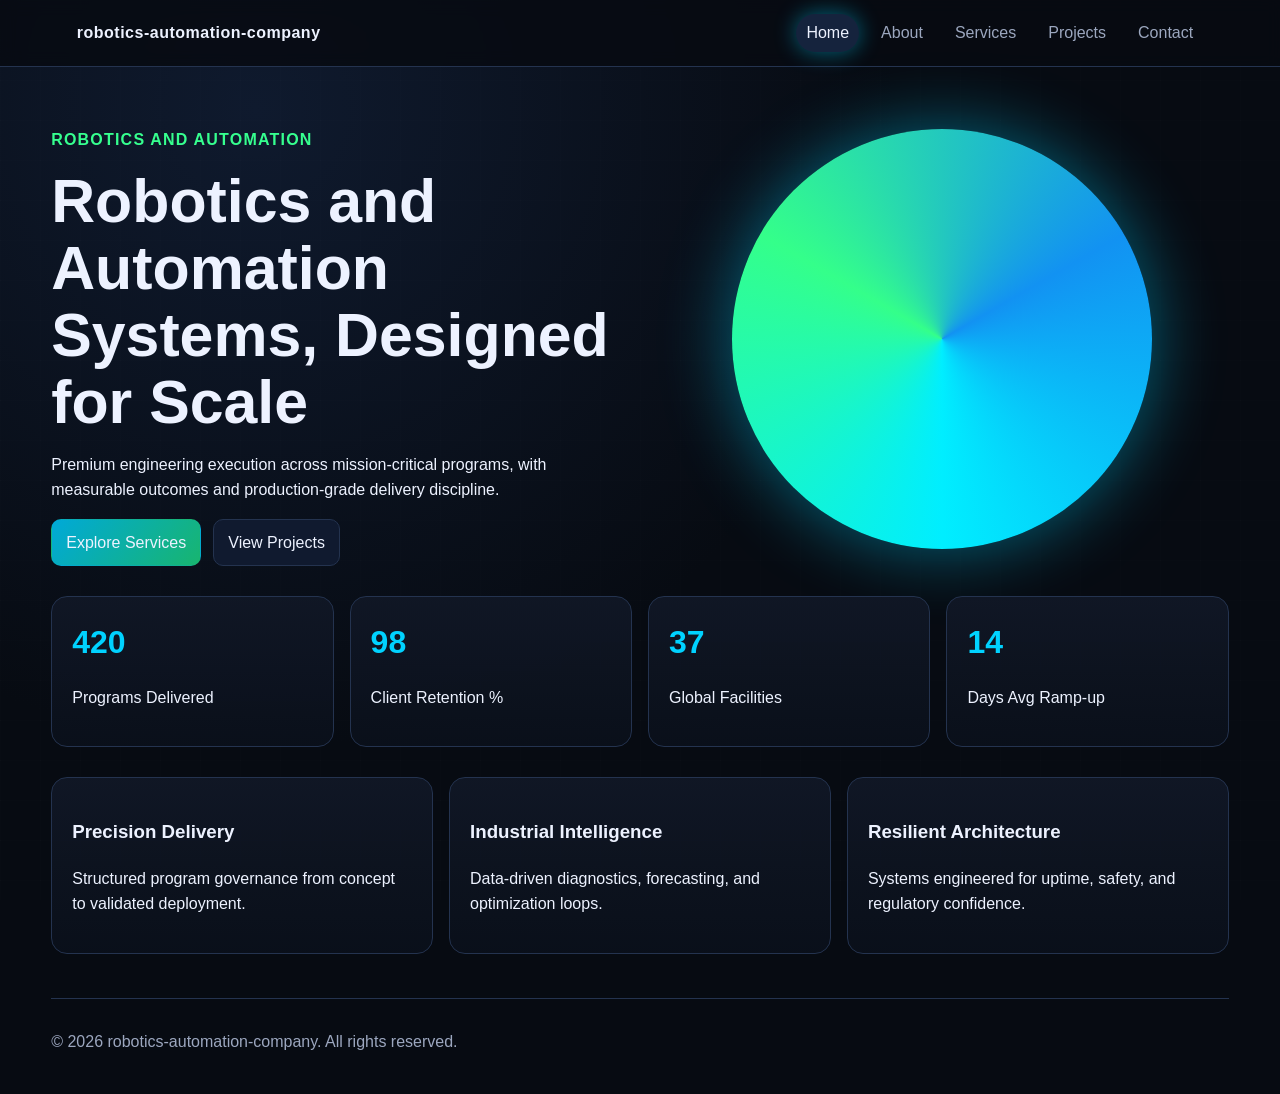
==== index.html @ 0bc13b14 "initial commit" ====
﻿<!doctype html>
<html lang="en">
<head>
    <meta charset="UTF-8">
    <meta name="viewport" content="width=device-width, initial-scale=1.0">
    <meta name="description" content="robotics-automation-company premium industrial agency website.">
    <title>robotics-automation-company | Home</title>
    <link rel="stylesheet" href="css/styles.css">
</head>
<body>
    <div class="bg-grid" aria-hidden="true"></div>
    <header class="site-header">
        <a class="logo" href="index.html">robotics-automation-company</a>
        <nav>
                <a href="index.html" class="active">Home</a>
                <a href="about.html">About</a>
                <a href="services.html">Services</a>
                <a href="projects.html">Projects</a>
                <a href="contact.html">Contact</a>
        </nav>
    </header>
    <main class="container">
        <section class="hero reveal">
            <div>
                <p class="kicker">Robotics and Automation</p>
                <h1>Robotics and Automation Systems, Designed for Scale</h1>
                <p>Premium engineering execution across mission-critical programs, with measurable outcomes and production-grade delivery discipline.</p>
                <div class="hero-actions">
                    <a class="btn btn-primary" href="services.html">Explore Services</a>
                    <a class="btn" href="projects.html">View Projects</a>
                </div>
            </div>
            <div class="hero-orb" aria-hidden="true"></div>
        </section>
        <section class="stats reveal">
            <article class="card stat-card"><h3 data-counter="420">0</h3><p>Programs Delivered</p></article>
            <article class="card stat-card"><h3 data-counter="98">0</h3><p>Client Retention %</p></article>
            <article class="card stat-card"><h3 data-counter="37">0</h3><p>Global Facilities</p></article>
            <article class="card stat-card"><h3 data-counter="14">0</h3><p>Days Avg Ramp-up</p></article>
        </section>
        <section class="grid-3 reveal">
            <article class="card"><h3>Precision Delivery</h3><p>Structured program governance from concept to validated deployment.</p></article>
            <article class="card"><h3>Industrial Intelligence</h3><p>Data-driven diagnostics, forecasting, and optimization loops.</p></article>
            <article class="card"><h3>Resilient Architecture</h3><p>Systems engineered for uptime, safety, and regulatory confidence.</p></article>
        </section>
    </main>
    <footer class="site-footer">
        <p>&copy; 2026 robotics-automation-company. All rights reserved.</p>
    </footer>
    <script src="js/script.js"></script>
</body>
</html>
---- css/styles.css ----
﻿:root {
    --bg: #070b12;
    --text: #edf2ff;
    --muted: #9ca7bf;
    --line: #24334f;
    --accent: #00d2ff;
    --accent-2: #36ff8f;
    --glow: 0 0 22px rgba(0, 210, 255, 0.45);
    --radius: 16px;
}
* { box-sizing: border-box; }
html { scroll-behavior: smooth; }
body { margin: 0; font-family: "Segoe UI", "Trebuchet MS", sans-serif; background: radial-gradient(circle at 20% 10%, #0f1a2e, var(--bg) 45%), var(--bg); color: var(--text); line-height: 1.6; }
.bg-grid { position: fixed; inset: 0; background-image: linear-gradient(rgba(255,255,255,.04) 1px, transparent 1px), linear-gradient(90deg, rgba(255,255,255,.04) 1px, transparent 1px); background-size: 40px 40px; opacity: .25; pointer-events: none; z-index: -1; }
.site-header { position: sticky; top: 0; display: flex; justify-content: space-between; align-items: center; padding: 14px 6vw; border-bottom: 1px solid var(--line); background: rgba(7, 11, 18, 0.86); backdrop-filter: blur(8px); z-index: 10; }
.logo { color: var(--text); text-decoration: none; font-weight: 700; letter-spacing: .5px; }
nav { display: flex; gap: 12px; flex-wrap: wrap; }
nav a { color: var(--muted); text-decoration: none; padding: 6px 10px; border-radius: 999px; transition: .25s ease; }
nav a:hover, nav a.active { color: var(--text); background: #15233d; box-shadow: var(--glow); }
.container { width: min(1180px, 92vw); margin: 44px auto; display: grid; gap: 30px; }
.hero, .page-hero { display: grid; grid-template-columns: repeat(2, minmax(0, 1fr)); gap: 30px; align-items: center; }
.page-hero { grid-template-columns: 1fr; }
.kicker { color: var(--accent-2); text-transform: uppercase; letter-spacing: 1.2px; font-weight: 600; }
h1 { font-size: clamp(2rem, 5vw, 3.8rem); line-height: 1.1; margin: 0 0 16px; }
h2 { font-size: clamp(1.4rem, 3vw, 2rem); margin-top: 0; }
.hero-orb { width: min(420px, 100%); aspect-ratio: 1; border-radius: 50%; margin-inline: auto; background: conic-gradient(from 180deg, #0ef, #34ff8a, #1292f2, #0ef); box-shadow: 0 0 70px rgba(0, 210, 255, .45); animation: spin 18s linear infinite; }
@keyframes spin { to { transform: rotate(360deg); } }
.hero-actions { display: flex; gap: 12px; flex-wrap: wrap; margin-top: 16px; }
.btn { border: 1px solid var(--line); color: var(--text); text-decoration: none; background: #101a2f; padding: 10px 14px; border-radius: 10px; transition: .25s ease; cursor: pointer; }
.btn:hover { transform: translateY(-2px); box-shadow: var(--glow); }
.btn-primary { background: linear-gradient(130deg, #00a9d8, #18b56f); border-color: transparent; }
.grid-3, .stats { display: grid; grid-template-columns: repeat(4, minmax(0, 1fr)); gap: 16px; }
.grid-3 { grid-template-columns: repeat(3, minmax(0, 1fr)); }
.grid-2 { display: grid; grid-template-columns: repeat(2, minmax(0, 1fr)); gap: 16px; }
.card { background: linear-gradient(180deg, rgba(17, 24, 38, 0.94), rgba(10, 16, 27, 0.96)); border: 1px solid var(--line); border-radius: var(--radius); padding: 20px; transition: .3s ease; }
.card:hover { border-color: #2f5b9a; transform: translateY(-4px); box-shadow: var(--glow); }
.stat-card h3 { font-size: 2rem; margin: 0; color: var(--accent); }
.animated-card { animation: floatCard 3.8s ease-in-out infinite alternate; }
@keyframes floatCard { from { transform: translateY(0); } to { transform: translateY(-8px); } }
.tool-section .tool-grid { display: grid; grid-template-columns: repeat(2, minmax(0, 1fr)); gap: 16px; }
#tool-form { display: grid; gap: 12px; }
#tool-form label { display: grid; gap: 6px; color: var(--muted); font-size: .95rem; }
#tool-form input { background: #0a1323; border: 1px solid var(--line); color: var(--text); border-radius: 10px; padding: 9px 11px; }
.tool-output p { min-height: 54px; }
.meter { height: 10px; border-radius: 8px; background: #1b2539; overflow: hidden; }
.meter span { display: block; width: 0; height: 100%; background: linear-gradient(90deg, var(--accent), var(--accent-2)); transition: width .45s ease; }
.contact-form input, .contact-form textarea { width: 100%; background: #0a1323; color: var(--text); border: 1px solid var(--line); border-radius: 10px; padding: 9px 11px; }
.reveal { opacity: 0; transform: translateY(18px); transition: .65s ease; }
.reveal.show { opacity: 1; transform: translateY(0); }
.site-footer { width: min(1180px, 92vw); margin: 24px auto 40px; color: var(--muted); border-top: 1px solid var(--line); padding-top: 14px; }
@media (max-width: 960px) {
    .hero, .grid-3, .grid-2, .stats, .tool-section .tool-grid { grid-template-columns: 1fr; }
    .site-header { gap: 10px; flex-direction: column; align-items: flex-start; }
}
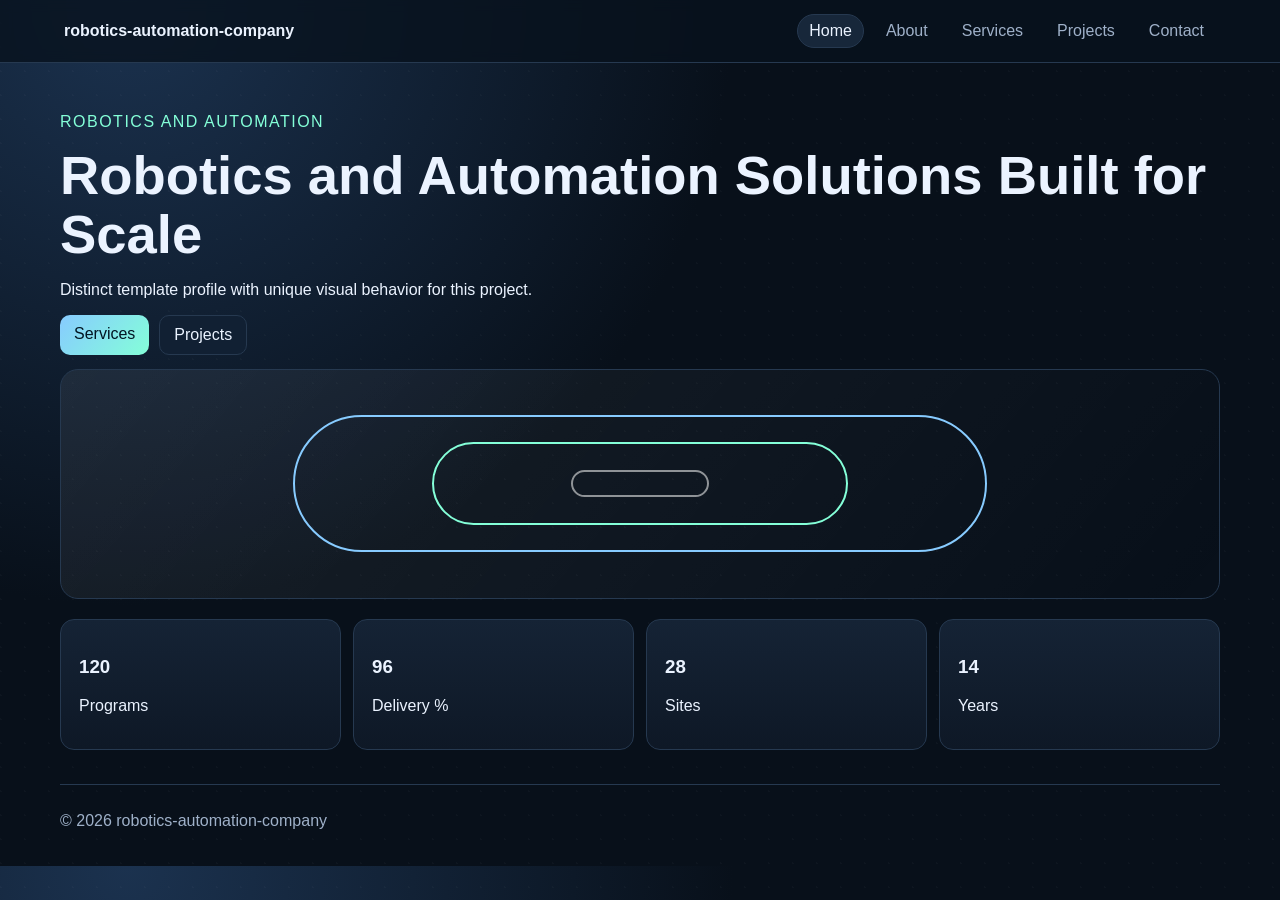
==== commit 1d3fb335: "made this unique" ====
--- a/index.html
+++ b/index.html
@@ -1,52 +1,2 @@
-﻿<!doctype html>
-<html lang="en">
-<head>
-    <meta charset="UTF-8">
-    <meta name="viewport" content="width=device-width, initial-scale=1.0">
-    <meta name="description" content="robotics-automation-company premium industrial agency website.">
-    <title>robotics-automation-company | Home</title>
-    <link rel="stylesheet" href="css/styles.css">
-</head>
-<body>
-    <div class="bg-grid" aria-hidden="true"></div>
-    <header class="site-header">
-        <a class="logo" href="index.html">robotics-automation-company</a>
-        <nav>
-                <a href="index.html" class="active">Home</a>
-                <a href="about.html">About</a>
-                <a href="services.html">Services</a>
-                <a href="projects.html">Projects</a>
-                <a href="contact.html">Contact</a>
-        </nav>
-    </header>
-    <main class="container">
-        <section class="hero reveal">
-            <div>
-                <p class="kicker">Robotics and Automation</p>
-                <h1>Robotics and Automation Systems, Designed for Scale</h1>
-                <p>Premium engineering execution across mission-critical programs, with measurable outcomes and production-grade delivery discipline.</p>
-                <div class="hero-actions">
-                    <a class="btn btn-primary" href="services.html">Explore Services</a>
-                    <a class="btn" href="projects.html">View Projects</a>
-                </div>
-            </div>
-            <div class="hero-orb" aria-hidden="true"></div>
-        </section>
-        <section class="stats reveal">
-            <article class="card stat-card"><h3 data-counter="420">0</h3><p>Programs Delivered</p></article>
-            <article class="card stat-card"><h3 data-counter="98">0</h3><p>Client Retention %</p></article>
-            <article class="card stat-card"><h3 data-counter="37">0</h3><p>Global Facilities</p></article>
-            <article class="card stat-card"><h3 data-counter="14">0</h3><p>Days Avg Ramp-up</p></article>
-        </section>
-        <section class="grid-3 reveal">
-            <article class="card"><h3>Precision Delivery</h3><p>Structured program governance from concept to validated deployment.</p></article>
-            <article class="card"><h3>Industrial Intelligence</h3><p>Data-driven diagnostics, forecasting, and optimization loops.</p></article>
-            <article class="card"><h3>Resilient Architecture</h3><p>Systems engineered for uptime, safety, and regulatory confidence.</p></article>
-        </section>
-    </main>
-    <footer class="site-footer">
-        <p>&copy; 2026 robotics-automation-company. All rights reserved.</p>
-    </footer>
-    <script src="js/script.js"></script>
-</body>
-</html>
+﻿<!doctype html><html lang="en"><head><meta charset="utf-8"><meta name="viewport" content="width=device-width,initial-scale=1"><title>robotics-automation-company | index.html</title><link rel="stylesheet" href="css/styles.css"></head><body class="nav-pill card-glow hero-stack motif-arm btn-solid"><div class="bg"></div><header><a class="logo" href="index.html">robotics-automation-company</a><nav><a href="index.html" class="active">Home</a><a href="about.html">About</a><a href="services.html">Services</a><a href="projects.html">Projects</a><a href="contact.html">Contact</a></nav></header><main>        <section class="hero reveal"><div><p class="kicker">Robotics and Automation</p><h1>Robotics and Automation Solutions Built for Scale</h1><p>Distinct template profile with unique visual behavior for this project.</p><div class="actions"><a class="btn primary" href="services.html">Services</a><a class="btn" href="projects.html">Projects</a></div></div><div class="hero-visual"><span></span><span></span><span></span></div></section>
+        <section class="stats reveal"><article class="card"><h3 data-counter="120">0</h3><p>Programs</p></article><article class="card"><h3 data-counter="97">0</h3><p>Delivery %</p></article><article class="card"><h3 data-counter="28">0</h3><p>Sites</p></article><article class="card"><h3 data-counter="14">0</h3><p>Years</p></article></section></main><footer><p>&copy; 2026 robotics-automation-company</p></footer><script src="js/script.js"></script></body></html>
--- a/css/styles.css
+++ b/css/styles.css
@@ -1,54 +1,16 @@
-﻿:root {
-    --bg: #070b12;
-    --text: #edf2ff;
-    --muted: #9ca7bf;
-    --line: #24334f;
-    --accent: #00d2ff;
-    --accent-2: #36ff8f;
-    --glow: 0 0 22px rgba(0, 210, 255, 0.45);
-    --radius: 16px;
-}
-* { box-sizing: border-box; }
-html { scroll-behavior: smooth; }
-body { margin: 0; font-family: "Segoe UI", "Trebuchet MS", sans-serif; background: radial-gradient(circle at 20% 10%, #0f1a2e, var(--bg) 45%), var(--bg); color: var(--text); line-height: 1.6; }
-.bg-grid { position: fixed; inset: 0; background-image: linear-gradient(rgba(255,255,255,.04) 1px, transparent 1px), linear-gradient(90deg, rgba(255,255,255,.04) 1px, transparent 1px); background-size: 40px 40px; opacity: .25; pointer-events: none; z-index: -1; }
-.site-header { position: sticky; top: 0; display: flex; justify-content: space-between; align-items: center; padding: 14px 6vw; border-bottom: 1px solid var(--line); background: rgba(7, 11, 18, 0.86); backdrop-filter: blur(8px); z-index: 10; }
-.logo { color: var(--text); text-decoration: none; font-weight: 700; letter-spacing: .5px; }
-nav { display: flex; gap: 12px; flex-wrap: wrap; }
-nav a { color: var(--muted); text-decoration: none; padding: 6px 10px; border-radius: 999px; transition: .25s ease; }
-nav a:hover, nav a.active { color: var(--text); background: #15233d; box-shadow: var(--glow); }
-.container { width: min(1180px, 92vw); margin: 44px auto; display: grid; gap: 30px; }
-.hero, .page-hero { display: grid; grid-template-columns: repeat(2, minmax(0, 1fr)); gap: 30px; align-items: center; }
-.page-hero { grid-template-columns: 1fr; }
-.kicker { color: var(--accent-2); text-transform: uppercase; letter-spacing: 1.2px; font-weight: 600; }
-h1 { font-size: clamp(2rem, 5vw, 3.8rem); line-height: 1.1; margin: 0 0 16px; }
-h2 { font-size: clamp(1.4rem, 3vw, 2rem); margin-top: 0; }
-.hero-orb { width: min(420px, 100%); aspect-ratio: 1; border-radius: 50%; margin-inline: auto; background: conic-gradient(from 180deg, #0ef, #34ff8a, #1292f2, #0ef); box-shadow: 0 0 70px rgba(0, 210, 255, .45); animation: spin 18s linear infinite; }
-@keyframes spin { to { transform: rotate(360deg); } }
-.hero-actions { display: flex; gap: 12px; flex-wrap: wrap; margin-top: 16px; }
-.btn { border: 1px solid var(--line); color: var(--text); text-decoration: none; background: #101a2f; padding: 10px 14px; border-radius: 10px; transition: .25s ease; cursor: pointer; }
-.btn:hover { transform: translateY(-2px); box-shadow: var(--glow); }
-.btn-primary { background: linear-gradient(130deg, #00a9d8, #18b56f); border-color: transparent; }
-.grid-3, .stats { display: grid; grid-template-columns: repeat(4, minmax(0, 1fr)); gap: 16px; }
-.grid-3 { grid-template-columns: repeat(3, minmax(0, 1fr)); }
-.grid-2 { display: grid; grid-template-columns: repeat(2, minmax(0, 1fr)); gap: 16px; }
-.card { background: linear-gradient(180deg, rgba(17, 24, 38, 0.94), rgba(10, 16, 27, 0.96)); border: 1px solid var(--line); border-radius: var(--radius); padding: 20px; transition: .3s ease; }
-.card:hover { border-color: #2f5b9a; transform: translateY(-4px); box-shadow: var(--glow); }
-.stat-card h3 { font-size: 2rem; margin: 0; color: var(--accent); }
-.animated-card { animation: floatCard 3.8s ease-in-out infinite alternate; }
-@keyframes floatCard { from { transform: translateY(0); } to { transform: translateY(-8px); } }
-.tool-section .tool-grid { display: grid; grid-template-columns: repeat(2, minmax(0, 1fr)); gap: 16px; }
-#tool-form { display: grid; gap: 12px; }
-#tool-form label { display: grid; gap: 6px; color: var(--muted); font-size: .95rem; }
-#tool-form input { background: #0a1323; border: 1px solid var(--line); color: var(--text); border-radius: 10px; padding: 9px 11px; }
-.tool-output p { min-height: 54px; }
-.meter { height: 10px; border-radius: 8px; background: #1b2539; overflow: hidden; }
-.meter span { display: block; width: 0; height: 100%; background: linear-gradient(90deg, var(--accent), var(--accent-2)); transition: width .45s ease; }
-.contact-form input, .contact-form textarea { width: 100%; background: #0a1323; color: var(--text); border: 1px solid var(--line); border-radius: 10px; padding: 9px 11px; }
-.reveal { opacity: 0; transform: translateY(18px); transition: .65s ease; }
-.reveal.show { opacity: 1; transform: translateY(0); }
-.site-footer { width: min(1180px, 92vw); margin: 24px auto 40px; color: var(--muted); border-top: 1px solid var(--line); padding-top: 14px; }
-@media (max-width: 960px) {
-    .hero, .grid-3, .grid-2, .stats, .tool-section .tool-grid { grid-template-columns: 1fr; }
-    .site-header { gap: 10px; flex-direction: column; align-items: flex-start; }
-}
+﻿:root{--a:#87cbff;--b:#84ffd8;--bg:#08101a;--g:#1b324f;--f:'Segoe UI',sans-serif;--t:#ebf3ff;--m:#9fb1c9;--l:#263950}*{box-sizing:border-box}html{scroll-behavior:smooth}body{margin:0;font-family:var(--f);color:var(--t);background:radial-gradient(circle at 10% 0%,var(--g),var(--bg) 42%),var(--bg)}.bg{position:fixed;inset:0;opacity:.2;pointer-events:none;z-index:-1}
+body.motif-rings .bg{background:radial-gradient(circle,#fff2 1px,transparent 1px);background-size:22px 22px}body.motif-mesh .bg{background-image:linear-gradient(#fff2 1px,transparent 1px),linear-gradient(90deg,#fff2 1px,transparent 1px);background-size:34px 34px}body.motif-radar .bg{background:radial-gradient(circle at 70% 20%,#fff3,transparent 30%)}body.motif-leaf .bg{background:linear-gradient(120deg,#fff2,transparent)}body.motif-strata .bg{background:repeating-linear-gradient(160deg,#fff1,#fff1 2px,transparent 2px,transparent 18px)}body.motif-vector .bg{background:linear-gradient(45deg,#fff2 1px,transparent 1px);background-size:26px 26px}body.motif-grain .bg{background:radial-gradient(#fff2 1px,transparent 1px);background-size:14px 14px}body.motif-signal .bg{background:repeating-radial-gradient(circle at 65% 35%,#fff2 0 2px,transparent 2px 18px)}body.motif-silicon .bg{background:linear-gradient(90deg,#fff2,transparent)}body.motif-matrix .bg{background:repeating-linear-gradient(0deg,#fff2,#fff2 1px,transparent 1px,transparent 12px)}body.motif-route .bg{background:linear-gradient(130deg,#fff2,transparent)}body.motif-grid .bg{background-image:linear-gradient(#fff2 1px,transparent 1px),linear-gradient(90deg,#fff2 1px,transparent 1px);background-size:40px 40px}body.motif-beam .bg{background:linear-gradient(90deg,transparent,#fff2,transparent)}body.motif-forge .bg{background:radial-gradient(circle at 20% 20%,#fff3,transparent 32%)}body.motif-nodes .bg{background:radial-gradient(circle,#fff2 2px,transparent 2px);background-size:28px 28px}body.motif-dashboard .bg{background:linear-gradient(0deg,#fff2 2px,transparent 2px);background-size:100% 28px}body.motif-target .bg{background:repeating-radial-gradient(circle,#fff2 0 2px,transparent 2px 12px)}body.motif-orbit .bg{background:radial-gradient(circle at 30% 40%,#fff2,transparent 30%)}body.motif-arm .bg{background:linear-gradient(45deg,#fff2 2px,transparent 2px);background-size:24px 24px}body.motif-factory .bg{background:repeating-linear-gradient(90deg,#fff2,#fff2 4px,transparent 4px,transparent 20px)}
+header{position:sticky;top:0;display:flex;justify-content:space-between;align-items:center;gap:10px;padding:14px 5vw;background:#08121dcc;border-bottom:1px solid var(--l);backdrop-filter:blur(6px)}.logo{color:var(--t);text-decoration:none;font-weight:700}nav{display:flex;gap:10px;flex-wrap:wrap}nav a{color:var(--m);text-decoration:none;padding:7px 11px;transition:.2s}
+body.nav-pill nav a{border:1px solid transparent;border-radius:999px}body.nav-pill nav a:hover,body.nav-pill nav a.active{color:var(--t);border-color:var(--l);background:#17273a}
+body.nav-underline nav a{border-bottom:2px solid transparent}body.nav-underline nav a:hover,body.nav-underline nav a.active{color:var(--t);border-color:var(--a)}
+body.nav-box nav a{border:1px solid var(--l);border-radius:8px}body.nav-box nav a:hover,body.nav-box nav a.active{color:var(--t)}
+main{width:min(1160px,92vw);margin:34px auto;display:grid;gap:20px}h1{font-size:clamp(2rem,5vw,3.4rem);line-height:1.08;margin:0 0 10px}.kicker{text-transform:uppercase;letter-spacing:1.5px;color:var(--b)}
+.hero{display:grid;gap:14px;align-items:center}body.hero-split .hero{grid-template-columns:1.2fr .8fr}body.hero-stack .hero{grid-template-columns:1fr}.hero-visual{min-height:230px;border:1px solid var(--l);border-radius:18px;position:relative;overflow:hidden;background:linear-gradient(130deg,#fff1,#fff0)}.hero-visual span{position:absolute;inset:20%;border:2px solid var(--a);border-radius:999px;animation:wave 2.4s ease-in-out infinite}.hero-visual span:nth-child(2){inset:32%;border-color:var(--b);animation-delay:.4s}.hero-visual span:nth-child(3){inset:44%;border-color:#fff8;animation-delay:.8s}@keyframes wave{0%{transform:scale(.82);opacity:.9}100%{transform:scale(1.55);opacity:.08}}
+.actions{display:flex;gap:10px;flex-wrap:wrap;margin-top:10px}.btn{text-decoration:none;padding:10px 14px;border-radius:10px;cursor:pointer;transition:.2s}.btn:hover{transform:translateY(-2px)}
+body.btn-solid .btn{border:1px solid var(--l);background:#112033;color:var(--t)}body.btn-solid .btn.primary{border:none;background:linear-gradient(130deg,var(--a),var(--b));color:#021522}
+body.btn-line .btn{border:1px solid color-mix(in srgb,var(--a) 45%,var(--l));background:transparent;color:var(--t)}body.btn-line .btn.primary{background:color-mix(in srgb,var(--a) 20%,transparent)}
+.stats{display:grid;grid-template-columns:repeat(4,minmax(0,1fr));gap:12px}.cols,.tool-grid{display:grid;grid-template-columns:repeat(2,minmax(0,1fr));gap:12px}.card{padding:18px;border-radius:14px;transition:.25s}
+body.card-glow .card{background:linear-gradient(180deg,#152335,#0e1826);border:1px solid var(--l)}body.card-glow .card:hover{box-shadow:0 0 22px color-mix(in srgb,var(--a) 45%,transparent);transform:translateY(-4px)}
+body.card-soft .card{background:linear-gradient(180deg,#1a2533,#121a25);border:1px solid #fff1}body.card-soft .card:hover{transform:translateY(-3px)}
+body.card-edge .card{background:#101a27;border:1px solid var(--l);box-shadow:inset 0 0 0 1px #fff1}body.card-edge .card:hover{border-color:var(--a);transform:translateY(-3px)}
+.list{margin:0;padding-left:18px;display:grid;gap:8px}label{display:grid;gap:6px;color:var(--m)}input,textarea{width:100%;background:#0a1320;color:var(--t);border:1px solid var(--l);border-radius:8px;padding:9px}#tool-form{display:grid;gap:10px}.meter{height:10px;background:#1a283b;border-radius:7px;overflow:hidden}.meter span{display:block;height:100%;width:0;background:linear-gradient(90deg,var(--a),var(--b));transition:width .45s}.reveal{opacity:0;transform:translateY(14px);transition:.6s}.reveal.show{opacity:1;transform:none}footer{width:min(1160px,92vw);margin:18px auto 36px;padding-top:11px;border-top:1px solid var(--l);color:var(--m)}@media (max-width:900px){.hero,.stats,.cols,.tool-grid{grid-template-columns:1fr}header{flex-direction:column;align-items:flex-start}}
